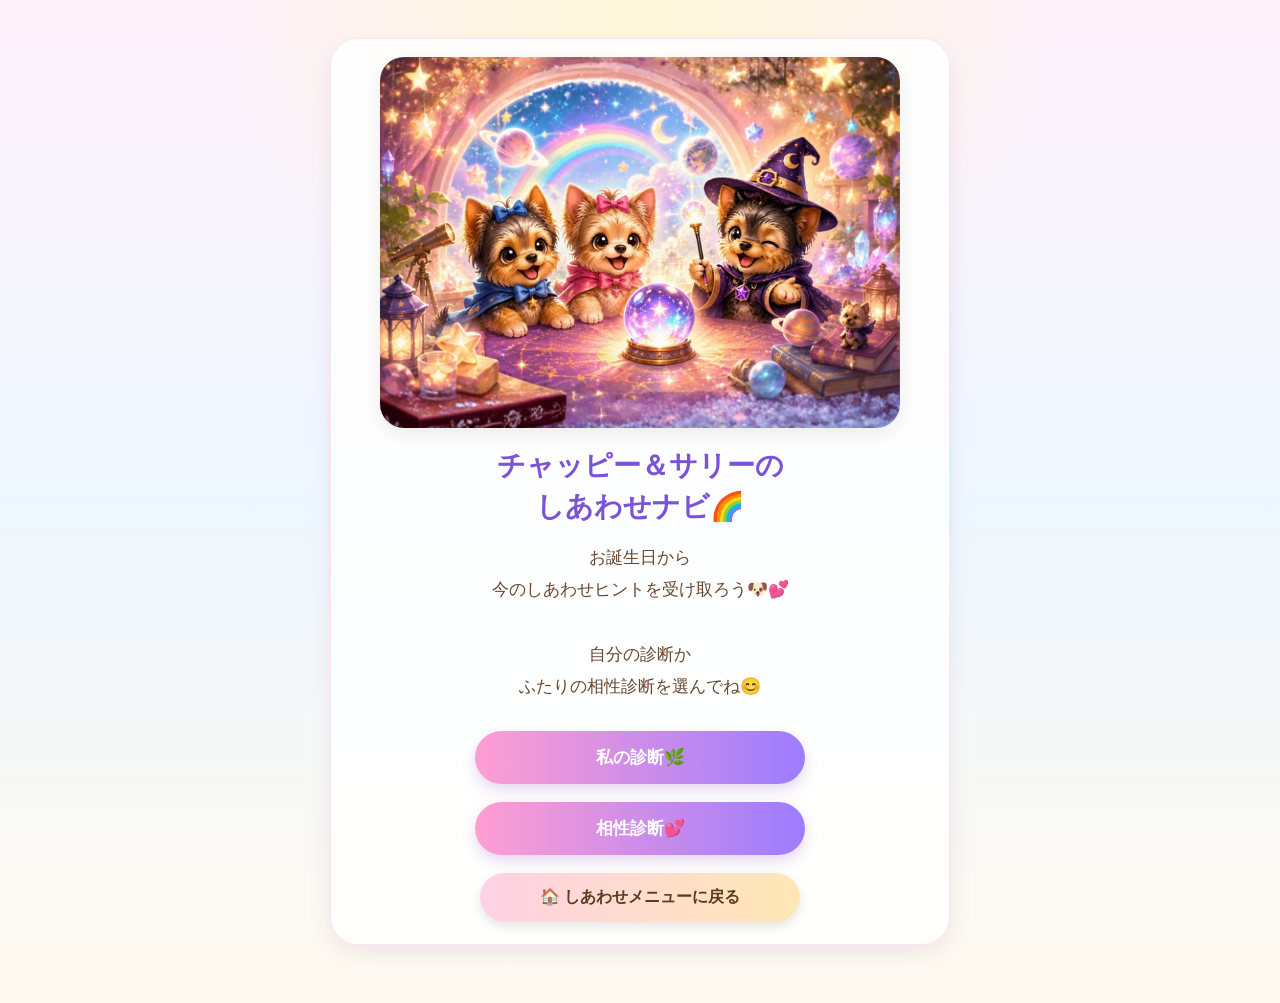
==== index.html @ 38ee39dc "Update index.html" ====
<!DOCTYPE html>
<html lang="ja">
<head>
  <meta charset="UTF-8">
  <meta name="viewport" content="width=device-width, initial-scale=1.0">
  <title>チャッピー＆サリーのしあわせナビ</title>
  <link rel="stylesheet" href="style.css">
</head>

<body>
  <div class="wrap">

    <!-- 最初の選択画面 -->
    <section class="card top-card" id="menuArea">
      <img src="images/cs_birth-lasboss.png" class="top-image" alt="チャッピー＆サリー">

      <h1>チャッピー＆サリーの<br>しあわせナビ🌈</h1>

      <p class="lead">
        お誕生日から<br>
        今のしあわせヒントを受け取ろう🐶💕<br><br>
        自分の診断か<br>
        ふたりの相性診断を選んでね😊
      </p>

      <button type="button" onclick="openMyDiagnosis()">
        私の診断🌿
      </button>

      <button type="button" onclick="location.href='love.html'">
        相性診断💕
      </button>

      <button class="menuBackBtn"
onclick="location.href='https://chappy-sally.github.io/chappysally-menu/'">
🏠 しあわせメニューに戻る
      </button>
    </section>

    <!-- 私の診断画面 -->
    <section class="card top-card hidden" id="topArea">
      <img src="images/cs_birth-lasboss.png" class="top-image" alt="チャッピー＆サリー">

      <h1>チャッピー＆サリーの<br>しあわせナビ🌈</h1>

      <p class="lead">
        お誕生日から<br>
        あなたの星座と9マスを見て<br>
        今のしあわせヒントを受け取ろう🐶💕
      </p>

      <label for="birthdate">お誕生日を入れてね</label>
      <input type="date" id="birthdate">

      <button type="button" onclick="startDiagnosis()">診断する✨</button>

      <button type="button" class="sub-button" onclick="backToMenu()">
        戻る
      </button>

      <button class="menuBackBtn"
onclick="location.href='https://chappy-sally.github.io/chappysally-menu/'">
🏠 しあわせメニューに戻る
      </button>
    </section>

    <!-- 診断結果画面 -->
    <section id="resultArea" class="hidden">

      <div class="card">
        <h2>🌟あなたの星座</h2>
        <img id="zodiacImage" class="zodiac-image" alt="">
        <h3 id="zodiacName"></h3>
        <p id="zodiacText"></p>
      </div>

      <div class="card">
        <h2>🌿9マス診断</h2>

        <div class="grid">
          <div id="num1" class="cell">1</div>
          <div id="num2" class="cell">2</div>
          <div id="num3" class="cell">3</div>
          <div id="num4" class="cell">4</div>
          <div id="num5" class="cell">5</div>
          <div id="num6" class="cell">6</div>
          <div id="num7" class="cell">7</div>
          <div id="num8" class="cell">8</div>
          <div id="num9" class="cell">9</div>
        </div>

        <p class="small" id="numberText"></p>

        <h3 id="mainType"></h3>
        <p id="pitagorasText"></p>

        <div id="subTypes" class="sub-types"></div>
      </div>

      <div class="card">
        <h2>🐶今のラスボス</h2>
        <p id="bossText"></p>
      </div>

      <div class="card">
        <h2>✨しあわせヒント</h2>
        <p id="hintText"></p>
      </div>

      <div class="card">
        <p class="lead">
          もっとやさしく<br>
          自分を整えたい人へ🌿<br>
          セッションにも使えるマスター編はこちら🌈
        </p>

        <a href="https://ChappySally.base.shop/items/143814276" target="_blank" rel="noopener">
          <button type="button">マスター編をみてみる✨</button>
        </a>

        <button type="button" class="sub-button" onclick="resetDiagnosis()">もう一度見る🐾</button>

        <button type="button" class="sub-button" onclick="backToMenuFromResult()">
          最初の画面に戻る🌈
        </button>

        <button class="menuBackBtn"
onclick="location.href='https://chappy-sally.github.io/chappysally-menu/'">
🏠 しあわせメニューに戻る
        </button>
      </div>

    </section>

  </div>

  <script src="js/data.js"></script>
  <script src="js/main.js"></script>

  <script>
    function openMyDiagnosis(){
      document.getElementById("menuArea").classList.add("hidden");
      document.getElementById("topArea").classList.remove("hidden");
      document.getElementById("resultArea").classList.add("hidden");
      window.scrollTo(0,0);
    }

    function backToMenu(){
      document.getElementById("topArea").classList.add("hidden");
      document.getElementById("resultArea").classList.add("hidden");
      document.getElementById("menuArea").classList.remove("hidden");
      window.scrollTo(0,0);
    }

    function backToMenuFromResult(){
      document.getElementById("resultArea").classList.add("hidden");
      document.getElementById("topArea").classList.add("hidden");
      document.getElementById("menuArea").classList.remove("hidden");
      window.scrollTo(0,0);
    }
  </script>
</body>
</html>
---- style.css ----
* {
  box-sizing: border-box;
}

body {
  margin: 0;
  padding: 20px 14px 40px;
  background:
    radial-gradient(circle at top, #fff8d9 0%, transparent 35%),
    linear-gradient(180deg, #fff2fb 0%, #eef7ff 50%, #fffaf0 100%);
  font-family: "Hiragino Kaku Gothic ProN", "Yu Gothic", sans-serif;
  color: #67462f;
  text-align: center;
}

.wrap {
  max-width: 620px;
  margin: 0 auto;
}

.card {
  background: rgba(255, 255, 255, 0.88);
  border-radius: 28px;
  padding: 22px 18px;
  margin: 18px 0;
  box-shadow: 0 8px 22px rgba(120, 80, 120, 0.12);
  border: 1px solid rgba(255, 220, 245, 0.8);
}

.top-card {
  padding-top: 18px;
}

.top-image,
.zodiac-image {
  width: 100%;
  max-width: 520px;
  border-radius: 24px;
  display: block;
  margin: 0 auto 18px;
  box-shadow: 0 6px 18px rgba(0,0,0,0.08);
}

h1 {
  font-size: 28px;
  line-height: 1.45;
  color: #7a53d8;
  margin: 14px 0;
}

h2 {
  font-size: 22px;
  color: #7a53d8;
  margin: 4px 0 16px;
}

h3 {
  font-size: 20px;
  color: #d16aa5;
  margin: 18px 0 10px;
}

p {
  font-size: 16px;
  line-height: 1.9;
  margin: 10px 0;
}

.lead {
  font-size: 17px;
  line-height: 1.9;
}

.small {
  font-size: 14px;
  color: #8a6b55;
}

label {
  display: block;
  margin: 22px 0 8px;
  font-weight: bold;
  color: #7a53d8;
}

input[type="date"] {
  width: 100%;
  max-width: 320px;
  padding: 14px 16px;
  border-radius: 18px;
  border: 2px solid #f0c8e5;
  background: #fff;
  color: #67462f;
  font-size: 16px;
  text-align: center;
}

button {
  width: 100%;
  max-width: 330px;
  margin: 18px auto 0;
  padding: 15px 18px;
  border: none;
  border-radius: 999px;
  background: linear-gradient(90deg, #ff9ed2, #9c7cff);
  color: white;
  font-size: 17px;
  font-weight: bold;
  box-shadow: 0 6px 14px rgba(150, 100, 200, 0.25);
  cursor: pointer;
}

.sub-button {
  background: linear-gradient(90deg, #8fdcff, #b4f3c4);
  color: #4b4b4b;
}

.grid {
  width: 240px;
  height: 240px;
  margin: 14px auto 16px;
  display: grid;
  grid-template-columns: repeat(3, 1fr);
  gap: 8px;
}

.cell {
  border-radius: 18px;
  background: #fff5fb;
  border: 2px solid #f2cce6;
  display: flex;
  align-items: center;
  justify-content: center;
  color: #b68ab0;
  font-size: 26px;
  font-weight: bold;
}

.cell.active {
  background: linear-gradient(145deg, #fff4a8, #ffd1ec);
  border-color: #ffb7d7;
  color: #7a53d8;
  box-shadow: 0 0 16px rgba(255, 190, 220, 0.9);
}

.sub-types {
  margin-top: 16px;
}

.sub-type-box {
  background: #fff8fd;
  border-radius: 20px;
  padding: 14px;
  margin-top: 12px;
  border: 1px dashed #efb7dc;
}

.hidden {
  display: none;
}

.menuBackBtn{
  width:80%;
  max-width:320px;
  margin:18px auto 0;
  display:block;
  border:none;
  border-radius:30px;
  padding:14px 12px;
  font-size:16px;
  font-weight:bold;
  color:#5c3a1e;

  background:linear-gradient(
    90deg,
    #ffd1e6,
    #ffe8b5
  );

  box-shadow:0 5px 12px rgba(0,0,0,0.10);
}
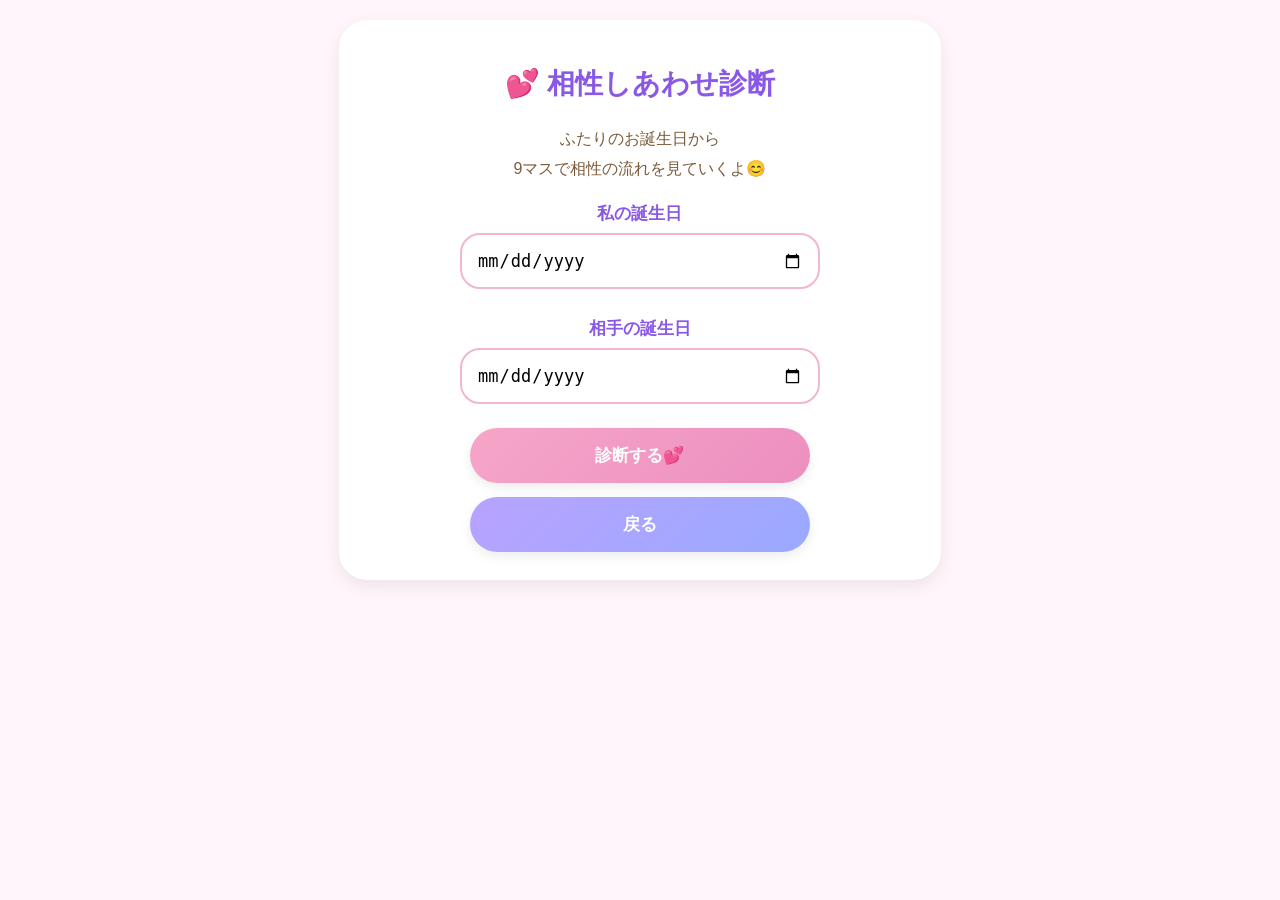
==== commit 26d98581: "Update index.html" ====
--- a/index.html
+++ b/index.html
@@ -1,163 +1,448 @@
 <!DOCTYPE html>
 <html lang="ja">
 <head>
-  <meta charset="UTF-8">
-  <meta name="viewport" content="width=device-width, initial-scale=1.0">
-  <title>チャッピー＆サリーのしあわせナビ</title>
-  <link rel="stylesheet" href="style.css">
+<meta charset="UTF-8">
+<meta name="viewport" content="width=device-width, initial-scale=1.0">
+<title>相性しあわせ診断</title>
+
+<style>
+body{
+  margin:0;
+  padding:20px 14px 40px;
+  background:#fff5fb;
+  font-family:"Hiragino Kaku Gothic ProN",sans-serif;
+  text-align:center;
+  color:#6b4b2a;
+}
+
+.wrap{
+  max-width:620px;
+  margin:0 auto;
+}
+
+.main-card{
+  width:92%;
+  max-width:620px;
+  margin:0 auto;
+  background:#fff;
+  border-radius:28px;
+  padding:24px 16px 28px;
+  box-shadow:0 6px 18px rgba(0,0,0,0.08);
+}
+
+h1{
+  color:#8a58e6;
+  font-size:28px;
+  line-height:1.5;
+}
+
+.desc{
+  color:#7b5b39;
+  font-size:16px;
+  line-height:1.9;
+}
+
+.label{
+  color:#8a58e6;
+  font-weight:bold;
+  margin:18px 0 8px;
+  font-size:17px;
+}
+
+input{
+  width:88%;
+  max-width:360px;
+  padding:15px;
+  border:2px solid #f3b6d0;
+  border-radius:20px;
+  font-size:17px;
+  box-sizing:border-box;
+  margin-bottom:10px;
+}
+
+button{
+  width:88%;
+  max-width:340px;
+  margin:14px auto 0;
+  display:block;
+  border:none;
+  border-radius:30px;
+  padding:16px 12px;
+  font-size:17px;
+  font-weight:bold;
+  color:white;
+  cursor:pointer;
+  background:linear-gradient(135deg,#f6a6c8,#ec8fc0);
+  box-shadow:0 4px 12px rgba(0,0,0,0.08);
+}
+
+.back{
+  background:linear-gradient(135deg,#b8a3ff,#9aa9ff);
+}
+
+.link-btn{
+  background:linear-gradient(135deg,#f7d774,#e6b84d,#fff1a8);
+  color:#7b5b39;
+  box-shadow:0 0 18px rgba(255,215,100,0.35);
+}
+
+.hidden{
+  display:none;
+}
+
+.result-box{
+  background:white;
+  border-radius:24px;
+  padding:20px 16px;
+  margin:20px auto;
+  max-width:500px;
+  color:#df5d97;
+  font-size:17px;
+  font-weight:bold;
+  line-height:1.9;
+  box-shadow:0 4px 12px rgba(0,0,0,0.05);
+  white-space:pre-line;
+}
+
+.sub-box,
+.promo-box{
+  background:#fffdf4;
+  border:2px dashed #f3d27a;
+  border-radius:22px;
+  padding:18px 14px;
+  margin:18px auto;
+  max-width:500px;
+  color:#7b5b39;
+  font-size:15px;
+  line-height:1.8;
+  white-space:pre-line;
+}
+
+.promo-title{
+  color:#8a58e6;
+  font-size:17px;
+  font-weight:bold;
+  margin-bottom:10px;
+}
+
+.grid-wrap{
+  display:grid;
+  grid-template-columns:1fr;
+  gap:18px;
+  margin:18px auto;
+}
+
+.grid-card{
+  background:#fff;
+  border-radius:24px;
+  padding:18px 12px;
+  box-shadow:0 4px 12px rgba(0,0,0,0.05);
+}
+
+.grid-title{
+  color:#8a58e6;
+  font-size:20px;
+  font-weight:bold;
+  margin-bottom:14px;
+}
+
+.grid{
+  width:250px;
+  max-width:90%;
+  margin:0 auto 14px;
+  display:grid;
+  grid-template-columns:repeat(3,1fr);
+  gap:10px;
+}
+
+.cell{
+  aspect-ratio:1/1;
+  border:2px solid #f3b6d0;
+  border-radius:18px;
+  display:flex;
+  align-items:center;
+  justify-content:center;
+  font-size:25px;
+  font-weight:bold;
+  color:#a277b4;
+  background:#fff8fc;
+}
+
+.cell.active{
+  background:linear-gradient(135deg,#fff3a8,#ffd2e8);
+  color:#8a58e6;
+  box-shadow:0 0 12px rgba(246,166,200,0.45);
+}
+
+.type-name{
+  color:#df5d97;
+  font-size:20px;
+  font-weight:bold;
+  margin:12px 0 6px;
+}
+
+.type-text{
+  color:#7b5b39;
+  font-size:15px;
+  line-height:1.8;
+}
+
+@media(max-width:480px){
+  h1{font-size:25px;}
+  .desc{font-size:15px;}
+  button{font-size:16px;}
+  .cell{font-size:22px;}
+}
+</style>
 </head>
 
 <body>
-  <div class="wrap">
-
-    <!-- 最初の選択画面 -->
-    <section class="card top-card" id="menuArea">
-      <img src="images/cs_birth-lasboss.png" class="top-image" alt="チャッピー＆サリー">
-
-      <h1>チャッピー＆サリーの<br>しあわせナビ🌈</h1>
-
-      <p class="lead">
-        お誕生日から<br>
-        今のしあわせヒントを受け取ろう🐶💕<br><br>
-        自分の診断か<br>
-        ふたりの相性診断を選んでね😊
-      </p>
-
-      <button type="button" onclick="openMyDiagnosis()">
-        私の診断🌿
-      </button>
-
-      <button type="button" onclick="location.href='love.html'">
-        相性診断💕
-      </button>
-
-      <button class="menuBackBtn"
-onclick="location.href='https://chappy-sally.github.io/chappysally-menu/'">
-🏠 しあわせメニューに戻る
-      </button>
-    </section>
-
-    <!-- 私の診断画面 -->
-    <section class="card top-card hidden" id="topArea">
-      <img src="images/cs_birth-lasboss.png" class="top-image" alt="チャッピー＆サリー">
-
-      <h1>チャッピー＆サリーの<br>しあわせナビ🌈</h1>
-
-      <p class="lead">
-        お誕生日から<br>
-        あなたの星座と9マスを見て<br>
-        今のしあわせヒントを受け取ろう🐶💕
-      </p>
-
-      <label for="birthdate">お誕生日を入れてね</label>
-      <input type="date" id="birthdate">
-
-      <button type="button" onclick="startDiagnosis()">診断する✨</button>
-
-      <button type="button" class="sub-button" onclick="backToMenu()">
-        戻る
-      </button>
-
-      <button class="menuBackBtn"
-onclick="location.href='https://chappy-sally.github.io/chappysally-menu/'">
-🏠 しあわせメニューに戻る
-      </button>
-    </section>
-
-    <!-- 診断結果画面 -->
-    <section id="resultArea" class="hidden">
-
-      <div class="card">
-        <h2>🌟あなたの星座</h2>
-        <img id="zodiacImage" class="zodiac-image" alt="">
-        <h3 id="zodiacName"></h3>
-        <p id="zodiacText"></p>
-      </div>
-
-      <div class="card">
-        <h2>🌿9マス診断</h2>
-
-        <div class="grid">
-          <div id="num1" class="cell">1</div>
-          <div id="num2" class="cell">2</div>
-          <div id="num3" class="cell">3</div>
-          <div id="num4" class="cell">4</div>
-          <div id="num5" class="cell">5</div>
-          <div id="num6" class="cell">6</div>
-          <div id="num7" class="cell">7</div>
-          <div id="num8" class="cell">8</div>
-          <div id="num9" class="cell">9</div>
-        </div>
-
-        <p class="small" id="numberText"></p>
-
-        <h3 id="mainType"></h3>
-        <p id="pitagorasText"></p>
-
-        <div id="subTypes" class="sub-types"></div>
-      </div>
-
-      <div class="card">
-        <h2>🐶今のラスボス</h2>
-        <p id="bossText"></p>
-      </div>
-
-      <div class="card">
-        <h2>✨しあわせヒント</h2>
-        <p id="hintText"></p>
-      </div>
-
-      <div class="card">
-        <p class="lead">
-          もっとやさしく<br>
-          自分を整えたい人へ🌿<br>
-          セッションにも使えるマスター編はこちら🌈
-        </p>
-
-        <a href="https://ChappySally.base.shop/items/143814276" target="_blank" rel="noopener">
-          <button type="button">マスター編をみてみる✨</button>
-        </a>
-
-        <button type="button" class="sub-button" onclick="resetDiagnosis()">もう一度見る🐾</button>
-
-        <button type="button" class="sub-button" onclick="backToMenuFromResult()">
-          最初の画面に戻る🌈
-        </button>
-
-        <button class="menuBackBtn"
-onclick="location.href='https://chappy-sally.github.io/chappysally-menu/'">
-🏠 しあわせメニューに戻る
-        </button>
-      </div>
-
-    </section>
-
+
+<div class="wrap">
+
+<div id="inputScreen" class="main-card">
+  <h1>💕 相性しあわせ診断</h1>
+
+  <p class="desc">
+    ふたりのお誕生日から<br>
+    9マスで相性の流れを見ていくよ😊
+  </p>
+
+  <div class="label">私の誕生日</div>
+  <input type="date" id="myBirthday">
+
+  <div class="label">相手の誕生日</div>
+  <input type="date" id="partnerBirthday">
+
+  <button onclick="diagnoseLove()">診断する💕</button>
+  <button class="back" onclick="location.href='index.html'">戻る</button>
+</div>
+
+<div id="resultScreen" class="main-card hidden">
+  <h1>💕 相性診断結果</h1>
+
+  <div id="resultBox" class="result-box"></div>
+
+  <div class="grid-wrap">
+    <div class="grid-card">
+      <div class="grid-title">🌿 私の9マス</div>
+      <div id="myGrid" class="grid"></div>
+      <div id="myType" class="type-name"></div>
+      <div id="myTypeText" class="type-text"></div>
+    </div>
+
+    <div class="grid-card">
+      <div class="grid-title">🌿 相手の9マス</div>
+      <div id="partnerGrid" class="grid"></div>
+      <div id="partnerType" class="type-name"></div>
+      <div id="partnerTypeText" class="type-text"></div>
+    </div>
   </div>
 
-  <script src="js/data.js"></script>
-  <script src="js/main.js"></script>
-
-  <script>
-    function openMyDiagnosis(){
-      document.getElementById("menuArea").classList.add("hidden");
-      document.getElementById("topArea").classList.remove("hidden");
-      document.getElementById("resultArea").classList.add("hidden");
-      window.scrollTo(0,0);
+  <div id="percentBox" class="result-box"></div>
+  <div id="hintBox" class="sub-box"></div>
+
+  <div class="promo-box">
+    <div class="promo-title">もっとふたりの流れを知りたい時は🌈</div>
+    1枚引き・3枚引き・7枚引きのほか
+    相性占いもできるアプリです💕
+
+    <button class="link-btn" onclick="location.href='https://ChappySally.base.shop/items/144938615'">
+      タロットリーディングへ✨
+    </button>
+  </div>
+
+  <button class="back" onclick="backInput()">戻る</button>
+</div>
+
+</div>
+
+<script>
+const typeNames = {
+  1:"はじまりタイプ🌱",
+  2:"やさしさタイプ💕",
+  3:"よろこびタイプ🌈",
+  4:"安心タイプ🌿",
+  5:"自由タイプ✨",
+  6:"愛タイプ💗",
+  7:"内なる光タイプ🌙",
+  8:"豊かさタイプ💎",
+  9:"完成と手放しタイプ🌸"
+};
+
+const typeTexts = {
+  1:"新しい流れを作る力があります。まず一歩が魅力になるタイプです。",
+  2:"人の気持ちを大切にできるタイプ。やさしい関わりで安心を育てます。",
+  3:"明るさや楽しさで流れを軽くするタイプ。笑顔がしあわせの鍵です。",
+  4:"落ち着きや安定感を大切にするタイプ。安心できる土台を作れます。",
+  5:"自由な感覚を持つタイプ。変化やひらめきが流れを広げます。",
+  6:"愛情や思いやりを大切にするタイプ。あたたかい空気を作れます。",
+  7:"静かな気づきや直感を持つタイプ。深い理解が魅力です。",
+  8:"現実を動かす力があるタイプ。豊かさを育てる流れを持っています。",
+  9:"受け入れる力と手放す力があるタイプ。大きなやさしさを持っています。"
+};
+
+const loveMessages = {
+  1:"新しい流れを一緒に作っていける相性です😊",
+  2:"思いやりを大切にすると、心が近づきやすい相性です💕",
+  3:"楽しい会話や笑顔が、ふたりの流れを軽くしてくれます🌈",
+  4:"安心感や信頼を育てることで、関係が整いやすい相性です🌿",
+  5:"自由な距離感を大切にすると、心地よく関われます✨",
+  6:"やさしさと愛情がテーマになりやすい相性です💗",
+  7:"無理に近づくより、静かに理解し合う時間が大切です🌙",
+  8:"一緒に現実を動かしたり、豊かさを育てやすい相性です✨",
+  9:"手放しと受け入れを通して、関係が整いやすい相性です🌸"
+};
+
+function countNumbers(dateStr){
+  const counts = {};
+  for(let i=1; i<=9; i++) counts[i] = 0;
+
+  dateStr.replaceAll("-","").split("").forEach(n=>{
+    if(n !== "0"){
+      counts[Number(n)]++;
     }
-
-    function backToMenu(){
-      document.getElementById("topArea").classList.add("hidden");
-      document.getElementById("resultArea").classList.add("hidden");
-      document.getElementById("menuArea").classList.remove("hidden");
-      window.scrollTo(0,0);
+  });
+
+  return counts;
+}
+
+function getMainType(counts){
+  let max = 0;
+  let type = 1;
+
+  for(let i=1; i<=9; i++){
+    if(counts[i] > max){
+      max = counts[i];
+      type = i;
     }
-
-    function backToMenuFromResult(){
-      document.getElementById("resultArea").classList.add("hidden");
-      document.getElementById("topArea").classList.add("hidden");
-      document.getElementById("menuArea").classList.remove("hidden");
-      window.scrollTo(0,0);
-    }
-  </script>
+  }
+
+  return type;
+}
+
+function getNumber(dateStr){
+  let sum = dateStr.replaceAll("-","").split("").map(Number).reduce((a,b)=>a+b,0);
+  while(sum > 9){
+    sum = String(sum).split("").map(Number).reduce((a,b)=>a+b,0);
+  }
+  return sum;
+}
+
+function makeGrid(targetId, counts){
+  const grid = document.getElementById(targetId);
+  grid.innerHTML = "";
+
+  for(let i=1; i<=9; i++){
+    const count = counts[i];
+    const div = document.createElement("div");
+    div.className = count > 0 ? "cell active" : "cell";
+    div.textContent = count > 1 ? `${i}×${count}` : i;
+    grid.appendChild(div);
+  }
+}
+
+function calcPercent(myCounts, partnerCounts, loveNum){
+  let overlap = 0;
+  let difference = 0;
+
+  for(let i=1; i<=9; i++){
+    overlap += Math.min(myCounts[i], partnerCounts[i]);
+    difference += Math.abs(myCounts[i] - partnerCounts[i]);
+  }
+
+  let percent = 55 + overlap * 7 - difference * 2 + loveNum;
+
+  if(percent > 96) percent = 96;
+  if(percent < 42) percent = 42;
+
+  return percent;
+}
+
+function percentAdvice(percent){
+  if(percent >= 85){
+    return "自然に通じ合いやすい流れがあります。安心して、楽しい時間を増やしてみてね💕";
+  }else if(percent >= 70){
+    return "ほどよい違いがあるからこそ、知るほどに育つ相性です。やさしい言葉が鍵になります🌈";
+  }else if(percent >= 55){
+    return "少しペースの違いが出やすいかも。決めつけずに確認すると、安心が育ちやすい相性です🌿";
+  }else{
+    return "違いを感じやすい時もあるかも。でも、無理に合わせすぎず距離感を大切にすると、やさしく整っていきます😊";
+  }
+}
+
+function diagnoseLove(){
+  const my = document.getElementById("myBirthday").value;
+  const partner = document.getElementById("partnerBirthday").value;
+
+  if(!my || !partner){
+    alert("ふたりのお誕生日を入れてね😊");
+    return;
+  }
+
+  const myCounts = countNumbers(my);
+  const partnerCounts = countNumbers(partner);
+
+  const myType = getMainType(myCounts);
+  const partnerType = getMainType(partnerCounts);
+
+  const myNum = getNumber(my);
+  const partnerNum = getNumber(partner);
+
+  let loveNum = myNum + partnerNum;
+  while(loveNum > 9){
+    loveNum = String(loveNum).split("").map(Number).reduce((a,b)=>a+b,0);
+  }
+
+  const percent = calcPercent(myCounts, partnerCounts, loveNum);
+
+  document.getElementById("inputScreen").classList.add("hidden");
+  document.getElementById("resultScreen").classList.remove("hidden");
+
+  document.getElementById("resultBox").textContent =
+`🌿 私のタイプ
+${typeNames[myType]}
+
+✨ 相手のタイプ
+${typeNames[partnerType]}
+
+💗 ふたりのテーマ
+${typeNames[loveNum]}
+
+${loveMessages[loveNum]}`;
+
+  makeGrid("myGrid", myCounts);
+  makeGrid("partnerGrid", partnerCounts);
+
+  document.getElementById("myType").textContent = typeNames[myType];
+  document.getElementById("myTypeText").textContent = typeTexts[myType];
+
+  document.getElementById("partnerType").textContent = typeNames[partnerType];
+  document.getElementById("partnerTypeText").textContent = typeTexts[partnerType];
+
+  document.getElementById("percentBox").textContent =
+`相性のしあわせ度
+
+${percent}%
+
+${percentAdvice(percent)}`;
+
+  document.getElementById("hintBox").textContent =
+`今日のふたりへのヒント🐾
+
+相手の気持ちを決めつけず、
+まずは自分が安心できる関わり方を
+大切にしてみてね😊`;
+
+  window.scrollTo(0,0);
+}
+
+function backInput(){
+  document.getElementById("resultScreen").classList.add("hidden");
+  document.getElementById("inputScreen").classList.remove("hidden");
+  window.scrollTo(0,0);
+}
+</script>
+
 </body>
 </html>
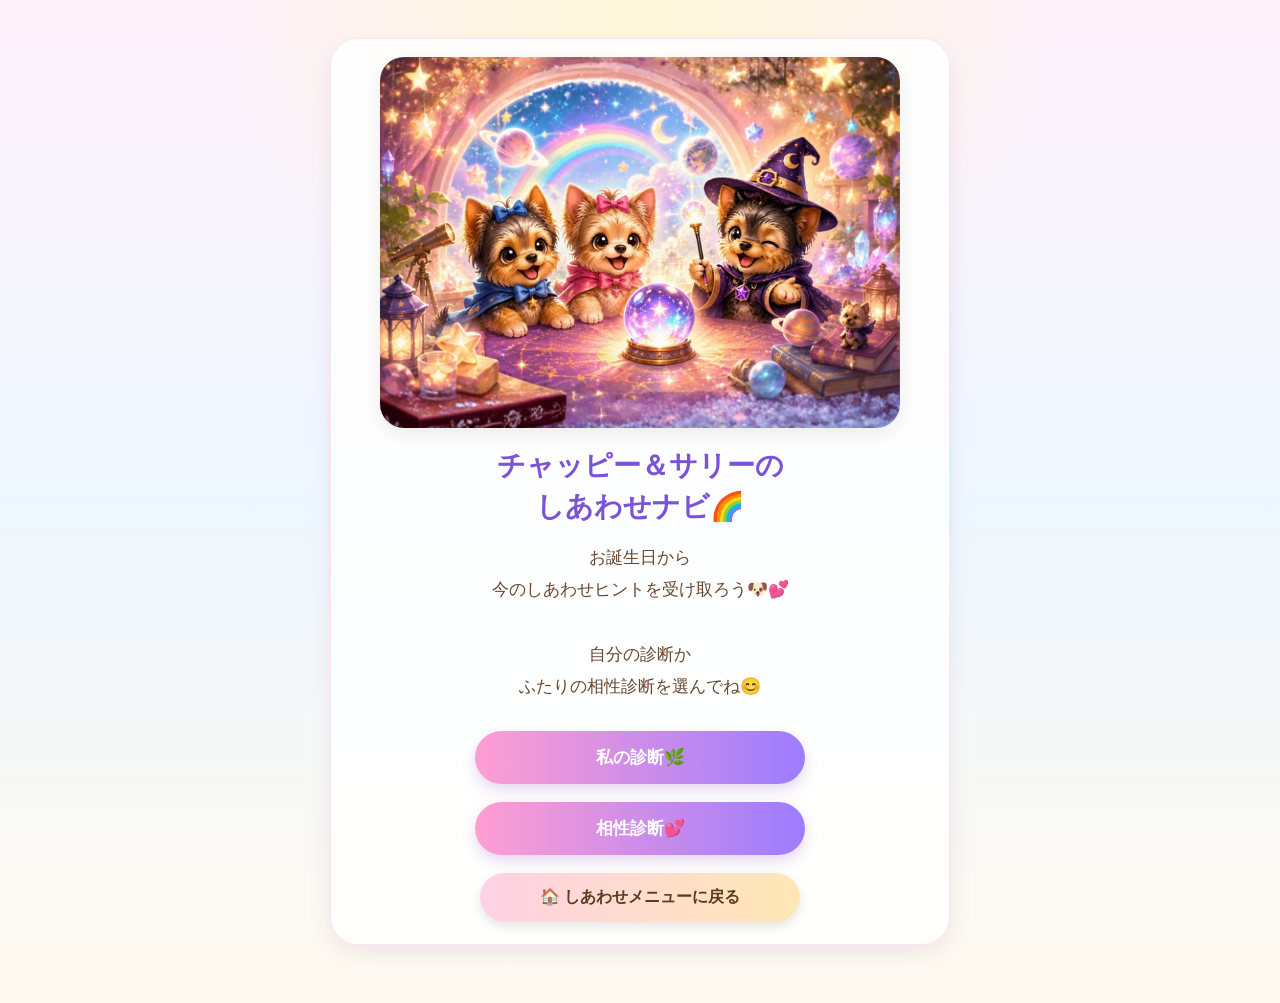
==== commit 33c3e8c3: "Update index.html" ====
--- a/index.html
+++ b/index.html
@@ -1,448 +1,163 @@
 <!DOCTYPE html>
 <html lang="ja">
 <head>
-<meta charset="UTF-8">
-<meta name="viewport" content="width=device-width, initial-scale=1.0">
-<title>相性しあわせ診断</title>
-
-<style>
-body{
-  margin:0;
-  padding:20px 14px 40px;
-  background:#fff5fb;
-  font-family:"Hiragino Kaku Gothic ProN",sans-serif;
-  text-align:center;
-  color:#6b4b2a;
-}
-
-.wrap{
-  max-width:620px;
-  margin:0 auto;
-}
-
-.main-card{
-  width:92%;
-  max-width:620px;
-  margin:0 auto;
-  background:#fff;
-  border-radius:28px;
-  padding:24px 16px 28px;
-  box-shadow:0 6px 18px rgba(0,0,0,0.08);
-}
-
-h1{
-  color:#8a58e6;
-  font-size:28px;
-  line-height:1.5;
-}
-
-.desc{
-  color:#7b5b39;
-  font-size:16px;
-  line-height:1.9;
-}
-
-.label{
-  color:#8a58e6;
-  font-weight:bold;
-  margin:18px 0 8px;
-  font-size:17px;
-}
-
-input{
-  width:88%;
-  max-width:360px;
-  padding:15px;
-  border:2px solid #f3b6d0;
-  border-radius:20px;
-  font-size:17px;
-  box-sizing:border-box;
-  margin-bottom:10px;
-}
-
-button{
-  width:88%;
-  max-width:340px;
-  margin:14px auto 0;
-  display:block;
-  border:none;
-  border-radius:30px;
-  padding:16px 12px;
-  font-size:17px;
-  font-weight:bold;
-  color:white;
-  cursor:pointer;
-  background:linear-gradient(135deg,#f6a6c8,#ec8fc0);
-  box-shadow:0 4px 12px rgba(0,0,0,0.08);
-}
-
-.back{
-  background:linear-gradient(135deg,#b8a3ff,#9aa9ff);
-}
-
-.link-btn{
-  background:linear-gradient(135deg,#f7d774,#e6b84d,#fff1a8);
-  color:#7b5b39;
-  box-shadow:0 0 18px rgba(255,215,100,0.35);
-}
-
-.hidden{
-  display:none;
-}
-
-.result-box{
-  background:white;
-  border-radius:24px;
-  padding:20px 16px;
-  margin:20px auto;
-  max-width:500px;
-  color:#df5d97;
-  font-size:17px;
-  font-weight:bold;
-  line-height:1.9;
-  box-shadow:0 4px 12px rgba(0,0,0,0.05);
-  white-space:pre-line;
-}
-
-.sub-box,
-.promo-box{
-  background:#fffdf4;
-  border:2px dashed #f3d27a;
-  border-radius:22px;
-  padding:18px 14px;
-  margin:18px auto;
-  max-width:500px;
-  color:#7b5b39;
-  font-size:15px;
-  line-height:1.8;
-  white-space:pre-line;
-}
-
-.promo-title{
-  color:#8a58e6;
-  font-size:17px;
-  font-weight:bold;
-  margin-bottom:10px;
-}
-
-.grid-wrap{
-  display:grid;
-  grid-template-columns:1fr;
-  gap:18px;
-  margin:18px auto;
-}
-
-.grid-card{
-  background:#fff;
-  border-radius:24px;
-  padding:18px 12px;
-  box-shadow:0 4px 12px rgba(0,0,0,0.05);
-}
-
-.grid-title{
-  color:#8a58e6;
-  font-size:20px;
-  font-weight:bold;
-  margin-bottom:14px;
-}
-
-.grid{
-  width:250px;
-  max-width:90%;
-  margin:0 auto 14px;
-  display:grid;
-  grid-template-columns:repeat(3,1fr);
-  gap:10px;
-}
-
-.cell{
-  aspect-ratio:1/1;
-  border:2px solid #f3b6d0;
-  border-radius:18px;
-  display:flex;
-  align-items:center;
-  justify-content:center;
-  font-size:25px;
-  font-weight:bold;
-  color:#a277b4;
-  background:#fff8fc;
-}
-
-.cell.active{
-  background:linear-gradient(135deg,#fff3a8,#ffd2e8);
-  color:#8a58e6;
-  box-shadow:0 0 12px rgba(246,166,200,0.45);
-}
-
-.type-name{
-  color:#df5d97;
-  font-size:20px;
-  font-weight:bold;
-  margin:12px 0 6px;
-}
-
-.type-text{
-  color:#7b5b39;
-  font-size:15px;
-  line-height:1.8;
-}
-
-@media(max-width:480px){
-  h1{font-size:25px;}
-  .desc{font-size:15px;}
-  button{font-size:16px;}
-  .cell{font-size:22px;}
-}
-</style>
+  <meta charset="UTF-8">
+  <meta name="viewport" content="width=device-width, initial-scale=1.0">
+  <title>チャッピー＆サリーのしあわせナビ</title>
+  <link rel="stylesheet" href="style.css">
 </head>
 
 <body>
+  <div class="wrap">
 
-<div class="wrap">
+    <!-- 最初の選択画面 -->
+    <section class="card top-card" id="menuArea">
+      <img src="images/cs_birth-lasboss.png" class="top-image" alt="チャッピー＆サリー">
 
-<div id="inputScreen" class="main-card">
-  <h1>💕 相性しあわせ診断</h1>
+      <h1>チャッピー＆サリーの<br>しあわせナビ🌈</h1>
 
-  <p class="desc">
-    ふたりのお誕生日から<br>
-    9マスで相性の流れを見ていくよ😊
-  </p>
+      <p class="lead">
+        お誕生日から<br>
+        今のしあわせヒントを受け取ろう🐶💕<br><br>
+        自分の診断か<br>
+        ふたりの相性診断を選んでね😊
+      </p>
 
-  <div class="label">私の誕生日</div>
-  <input type="date" id="myBirthday">
+      <button type="button" onclick="openMyDiagnosis()">
+        私の診断🌿
+      </button>
 
-  <div class="label">相手の誕生日</div>
-  <input type="date" id="partnerBirthday">
+      <button type="button" onclick="location.href='love.html'">
+        相性診断💕
+      </button>
 
-  <button onclick="diagnoseLove()">診断する💕</button>
-  <button class="back" onclick="location.href='index.html'">戻る</button>
-</div>
+      <button class="menuBackBtn"
+onclick="location.href='https://chappy-sally.github.io/chappysally-menu/'">
+🏠 しあわせメニューに戻る
+      </button>
+    </section>
 
-<div id="resultScreen" class="main-card hidden">
-  <h1>💕 相性診断結果</h1>
+    <!-- 私の診断画面 -->
+    <section class="card top-card hidden" id="topArea">
+      <img src="images/cs_birth-lasboss.png" class="top-image" alt="チャッピー＆サリー">
 
-  <div id="resultBox" class="result-box"></div>
+      <h1>チャッピー＆サリーの<br>しあわせナビ🌈</h1>
 
-  <div class="grid-wrap">
-    <div class="grid-card">
-      <div class="grid-title">🌿 私の9マス</div>
-      <div id="myGrid" class="grid"></div>
-      <div id="myType" class="type-name"></div>
-      <div id="myTypeText" class="type-text"></div>
-    </div>
+      <p class="lead">
+        お誕生日から<br>
+        あなたの星座と9マスを見て<br>
+        今のしあわせヒントを受け取ろう🐶💕
+      </p>
 
-    <div class="grid-card">
-      <div class="grid-title">🌿 相手の9マス</div>
-      <div id="partnerGrid" class="grid"></div>
-      <div id="partnerType" class="type-name"></div>
-      <div id="partnerTypeText" class="type-text"></div>
-    </div>
+      <label for="birthdate">お誕生日を入れてね</label>
+      <input type="date" id="birthdate">
+
+      <button type="button" onclick="startDiagnosis()">診断する✨</button>
+
+      <button type="button" class="sub-button" onclick="backToMenu()">
+        戻る
+      </button>
+
+      <button class="menuBackBtn"
+onclick="location.href='https://chappy-sally.github.io/chappysally-menu/'">
+🏠 しあわせメニューに戻る
+      </button>
+    </section>
+
+    <!-- 診断結果画面 -->
+    <section id="resultArea" class="hidden">
+
+      <div class="card">
+        <h2>🌟あなたの星座</h2>
+        <img id="zodiacImage" class="zodiac-image" alt="">
+        <h3 id="zodiacName"></h3>
+        <p id="zodiacText"></p>
+      </div>
+
+      <div class="card">
+        <h2>🌿9マス診断</h2>
+
+        <div class="grid">
+          <div id="num1" class="cell">1</div>
+          <div id="num2" class="cell">2</div>
+          <div id="num3" class="cell">3</div>
+          <div id="num4" class="cell">4</div>
+          <div id="num5" class="cell">5</div>
+          <div id="num6" class="cell">6</div>
+          <div id="num7" class="cell">7</div>
+          <div id="num8" class="cell">8</div>
+          <div id="num9" class="cell">9</div>
+        </div>
+
+        <p class="small" id="numberText"></p>
+
+        <h3 id="mainType"></h3>
+        <p id="pitagorasText"></p>
+
+        <div id="subTypes" class="sub-types"></div>
+      </div>
+
+      <div class="card">
+        <h2>🐶今のラスボス</h2>
+        <p id="bossText"></p>
+      </div>
+
+      <div class="card">
+        <h2>✨しあわせヒント</h2>
+        <p id="hintText"></p>
+      </div>
+
+      <div class="card">
+        <p class="lead">
+          もっとやさしく<br>
+          自分を整えたい人へ🌿<br>
+          セッションにも使えるマスター編はこちら🌈
+        </p>
+
+        <a href="https://ChappySally.base.shop/items/143814276" target="_blank" rel="noopener">
+          <button type="button">マスター編をみてみる✨</button>
+        </a>
+
+        <button type="button" class="sub-button" onclick="resetDiagnosis()">もう一度見る🐾</button>
+
+        <button type="button" class="sub-button" onclick="backToMenuFromResult()">
+          最初の画面に戻る🌈
+        </button>
+
+        <button class="menuBackBtn"
+onclick="location.href='https://chappy-sally.github.io/chappysally-menu/'">
+🏠 しあわせメニューに戻る
+        </button>
+      </div>
+
+    </section>
+
   </div>
 
-  <div id="percentBox" class="result-box"></div>
-  <div id="hintBox" class="sub-box"></div>
+  <script src="js/data.js"></script>
+  <script src="js/main.js"></script>
 
-  <div class="promo-box">
-    <div class="promo-title">もっとふたりの流れを知りたい時は🌈</div>
-    1枚引き・3枚引き・7枚引きのほか
-    相性占いもできるアプリです💕
+  <script>
+    function openMyDiagnosis(){
+      document.getElementById("menuArea").classList.add("hidden");
+      document.getElementById("topArea").classList.remove("hidden");
+      document.getElementById("resultArea").classList.add("hidden");
+      window.scrollTo(0,0);
+    }
 
-    <button class="link-btn" onclick="location.href='https://ChappySally.base.shop/items/144938615'">
-      タロットリーディングへ✨
-    </button>
-  </div>
+    function backToMenu(){
+      document.getElementById("topArea").classList.add("hidden");
+      document.getElementById("resultArea").classList.add("hidden");
+      document.getElementById("menuArea").classList.remove("hidden");
+      window.scrollTo(0,0);
+    }
 
-  <button class="back" onclick="backInput()">戻る</button>
-</div>
-
-</div>
-
-<script>
-const typeNames = {
-  1:"はじまりタイプ🌱",
-  2:"やさしさタイプ💕",
-  3:"よろこびタイプ🌈",
-  4:"安心タイプ🌿",
-  5:"自由タイプ✨",
-  6:"愛タイプ💗",
-  7:"内なる光タイプ🌙",
-  8:"豊かさタイプ💎",
-  9:"完成と手放しタイプ🌸"
-};
-
-const typeTexts = {
-  1:"新しい流れを作る力があります。まず一歩が魅力になるタイプです。",
-  2:"人の気持ちを大切にできるタイプ。やさしい関わりで安心を育てます。",
-  3:"明るさや楽しさで流れを軽くするタイプ。笑顔がしあわせの鍵です。",
-  4:"落ち着きや安定感を大切にするタイプ。安心できる土台を作れます。",
-  5:"自由な感覚を持つタイプ。変化やひらめきが流れを広げます。",
-  6:"愛情や思いやりを大切にするタイプ。あたたかい空気を作れます。",
-  7:"静かな気づきや直感を持つタイプ。深い理解が魅力です。",
-  8:"現実を動かす力があるタイプ。豊かさを育てる流れを持っています。",
-  9:"受け入れる力と手放す力があるタイプ。大きなやさしさを持っています。"
-};
-
-const loveMessages = {
-  1:"新しい流れを一緒に作っていける相性です😊",
-  2:"思いやりを大切にすると、心が近づきやすい相性です💕",
-  3:"楽しい会話や笑顔が、ふたりの流れを軽くしてくれます🌈",
-  4:"安心感や信頼を育てることで、関係が整いやすい相性です🌿",
-  5:"自由な距離感を大切にすると、心地よく関われます✨",
-  6:"やさしさと愛情がテーマになりやすい相性です💗",
-  7:"無理に近づくより、静かに理解し合う時間が大切です🌙",
-  8:"一緒に現実を動かしたり、豊かさを育てやすい相性です✨",
-  9:"手放しと受け入れを通して、関係が整いやすい相性です🌸"
-};
-
-function countNumbers(dateStr){
-  const counts = {};
-  for(let i=1; i<=9; i++) counts[i] = 0;
-
-  dateStr.replaceAll("-","").split("").forEach(n=>{
-    if(n !== "0"){
-      counts[Number(n)]++;
+    function backToMenuFromResult(){
+      document.getElementById("resultArea").classList.add("hidden");
+      document.getElementById("topArea").classList.add("hidden");
+      document.getElementById("menuArea").classList.remove("hidden");
+      window.scrollTo(0,0);
     }
-  });
-
-  return counts;
-}
-
-function getMainType(counts){
-  let max = 0;
-  let type = 1;
-
-  for(let i=1; i<=9; i++){
-    if(counts[i] > max){
-      max = counts[i];
-      type = i;
-    }
-  }
-
-  return type;
-}
-
-function getNumber(dateStr){
-  let sum = dateStr.replaceAll("-","").split("").map(Number).reduce((a,b)=>a+b,0);
-  while(sum > 9){
-    sum = String(sum).split("").map(Number).reduce((a,b)=>a+b,0);
-  }
-  return sum;
-}
-
-function makeGrid(targetId, counts){
-  const grid = document.getElementById(targetId);
-  grid.innerHTML = "";
-
-  for(let i=1; i<=9; i++){
-    const count = counts[i];
-    const div = document.createElement("div");
-    div.className = count > 0 ? "cell active" : "cell";
-    div.textContent = count > 1 ? `${i}×${count}` : i;
-    grid.appendChild(div);
-  }
-}
-
-function calcPercent(myCounts, partnerCounts, loveNum){
-  let overlap = 0;
-  let difference = 0;
-
-  for(let i=1; i<=9; i++){
-    overlap += Math.min(myCounts[i], partnerCounts[i]);
-    difference += Math.abs(myCounts[i] - partnerCounts[i]);
-  }
-
-  let percent = 55 + overlap * 7 - difference * 2 + loveNum;
-
-  if(percent > 96) percent = 96;
-  if(percent < 42) percent = 42;
-
-  return percent;
-}
-
-function percentAdvice(percent){
-  if(percent >= 85){
-    return "自然に通じ合いやすい流れがあります。安心して、楽しい時間を増やしてみてね💕";
-  }else if(percent >= 70){
-    return "ほどよい違いがあるからこそ、知るほどに育つ相性です。やさしい言葉が鍵になります🌈";
-  }else if(percent >= 55){
-    return "少しペースの違いが出やすいかも。決めつけずに確認すると、安心が育ちやすい相性です🌿";
-  }else{
-    return "違いを感じやすい時もあるかも。でも、無理に合わせすぎず距離感を大切にすると、やさしく整っていきます😊";
-  }
-}
-
-function diagnoseLove(){
-  const my = document.getElementById("myBirthday").value;
-  const partner = document.getElementById("partnerBirthday").value;
-
-  if(!my || !partner){
-    alert("ふたりのお誕生日を入れてね😊");
-    return;
-  }
-
-  const myCounts = countNumbers(my);
-  const partnerCounts = countNumbers(partner);
-
-  const myType = getMainType(myCounts);
-  const partnerType = getMainType(partnerCounts);
-
-  const myNum = getNumber(my);
-  const partnerNum = getNumber(partner);
-
-  let loveNum = myNum + partnerNum;
-  while(loveNum > 9){
-    loveNum = String(loveNum).split("").map(Number).reduce((a,b)=>a+b,0);
-  }
-
-  const percent = calcPercent(myCounts, partnerCounts, loveNum);
-
-  document.getElementById("inputScreen").classList.add("hidden");
-  document.getElementById("resultScreen").classList.remove("hidden");
-
-  document.getElementById("resultBox").textContent =
-`🌿 私のタイプ
-${typeNames[myType]}
-
-✨ 相手のタイプ
-${typeNames[partnerType]}
-
-💗 ふたりのテーマ
-${typeNames[loveNum]}
-
-${loveMessages[loveNum]}`;
-
-  makeGrid("myGrid", myCounts);
-  makeGrid("partnerGrid", partnerCounts);
-
-  document.getElementById("myType").textContent = typeNames[myType];
-  document.getElementById("myTypeText").textContent = typeTexts[myType];
-
-  document.getElementById("partnerType").textContent = typeNames[partnerType];
-  document.getElementById("partnerTypeText").textContent = typeTexts[partnerType];
-
-  document.getElementById("percentBox").textContent =
-`相性のしあわせ度
-
-${percent}%
-
-${percentAdvice(percent)}`;
-
-  document.getElementById("hintBox").textContent =
-`今日のふたりへのヒント🐾
-
-相手の気持ちを決めつけず、
-まずは自分が安心できる関わり方を
-大切にしてみてね😊`;
-
-  window.scrollTo(0,0);
-}
-
-function backInput(){
-  document.getElementById("resultScreen").classList.add("hidden");
-  document.getElementById("inputScreen").classList.remove("hidden");
-  window.scrollTo(0,0);
-}
-</script>
-
+  </script>
 </body>
 </html>
--- a/style.css
+++ b/style.css
@@ -0,0 +1,181 @@
+* {
+  box-sizing: border-box;
+}
+
+body {
+  margin: 0;
+  padding: 20px 14px 40px;
+  background:
+    radial-gradient(circle at top, #fff8d9 0%, transparent 35%),
+    linear-gradient(180deg, #fff2fb 0%, #eef7ff 50%, #fffaf0 100%);
+  font-family: "Hiragino Kaku Gothic ProN", "Yu Gothic", sans-serif;
+  color: #67462f;
+  text-align: center;
+}
+
+.wrap {
+  max-width: 620px;
+  margin: 0 auto;
+}
+
+.card {
+  background: rgba(255, 255, 255, 0.88);
+  border-radius: 28px;
+  padding: 22px 18px;
+  margin: 18px 0;
+  box-shadow: 0 8px 22px rgba(120, 80, 120, 0.12);
+  border: 1px solid rgba(255, 220, 245, 0.8);
+}
+
+.top-card {
+  padding-top: 18px;
+}
+
+.top-image,
+.zodiac-image {
+  width: 100%;
+  max-width: 520px;
+  border-radius: 24px;
+  display: block;
+  margin: 0 auto 18px;
+  box-shadow: 0 6px 18px rgba(0,0,0,0.08);
+}
+
+h1 {
+  font-size: 28px;
+  line-height: 1.45;
+  color: #7a53d8;
+  margin: 14px 0;
+}
+
+h2 {
+  font-size: 22px;
+  color: #7a53d8;
+  margin: 4px 0 16px;
+}
+
+h3 {
+  font-size: 20px;
+  color: #d16aa5;
+  margin: 18px 0 10px;
+}
+
+p {
+  font-size: 16px;
+  line-height: 1.9;
+  margin: 10px 0;
+}
+
+.lead {
+  font-size: 17px;
+  line-height: 1.9;
+}
+
+.small {
+  font-size: 14px;
+  color: #8a6b55;
+}
+
+label {
+  display: block;
+  margin: 22px 0 8px;
+  font-weight: bold;
+  color: #7a53d8;
+}
+
+input[type="date"] {
+  width: 100%;
+  max-width: 320px;
+  padding: 14px 16px;
+  border-radius: 18px;
+  border: 2px solid #f0c8e5;
+  background: #fff;
+  color: #67462f;
+  font-size: 16px;
+  text-align: center;
+}
+
+button {
+  width: 100%;
+  max-width: 330px;
+  margin: 18px auto 0;
+  padding: 15px 18px;
+  border: none;
+  border-radius: 999px;
+  background: linear-gradient(90deg, #ff9ed2, #9c7cff);
+  color: white;
+  font-size: 17px;
+  font-weight: bold;
+  box-shadow: 0 6px 14px rgba(150, 100, 200, 0.25);
+  cursor: pointer;
+}
+
+.sub-button {
+  background: linear-gradient(90deg, #8fdcff, #b4f3c4);
+  color: #4b4b4b;
+}
+
+.grid {
+  width: 240px;
+  height: 240px;
+  margin: 14px auto 16px;
+  display: grid;
+  grid-template-columns: repeat(3, 1fr);
+  gap: 8px;
+}
+
+.cell {
+  border-radius: 18px;
+  background: #fff5fb;
+  border: 2px solid #f2cce6;
+  display: flex;
+  align-items: center;
+  justify-content: center;
+  color: #b68ab0;
+  font-size: 26px;
+  font-weight: bold;
+}
+
+.cell.active {
+  background: linear-gradient(145deg, #fff4a8, #ffd1ec);
+  border-color: #ffb7d7;
+  color: #7a53d8;
+  box-shadow: 0 0 16px rgba(255, 190, 220, 0.9);
+}
+
+.sub-types {
+  margin-top: 16px;
+}
+
+.sub-type-box {
+  background: #fff8fd;
+  border-radius: 20px;
+  padding: 14px;
+  margin-top: 12px;
+  border: 1px dashed #efb7dc;
+}
+
+.hidden {
+  display: none;
+}
+
+.menuBackBtn{
+  width:80%;
+  max-width:320px;
+  margin:18px auto 0;
+  display:block;
+  border:none;
+  border-radius:30px;
+  padding:14px 12px;
+  font-size:16px;
+  font-weight:bold;
+  color:#5c3a1e;
+
+  background:linear-gradient(
+    90deg,
+    #ffd1e6,
+    #ffe8b5
+  );
+
+  box-shadow:0 5px 12px rgba(0,0,0,0.10);
+}
